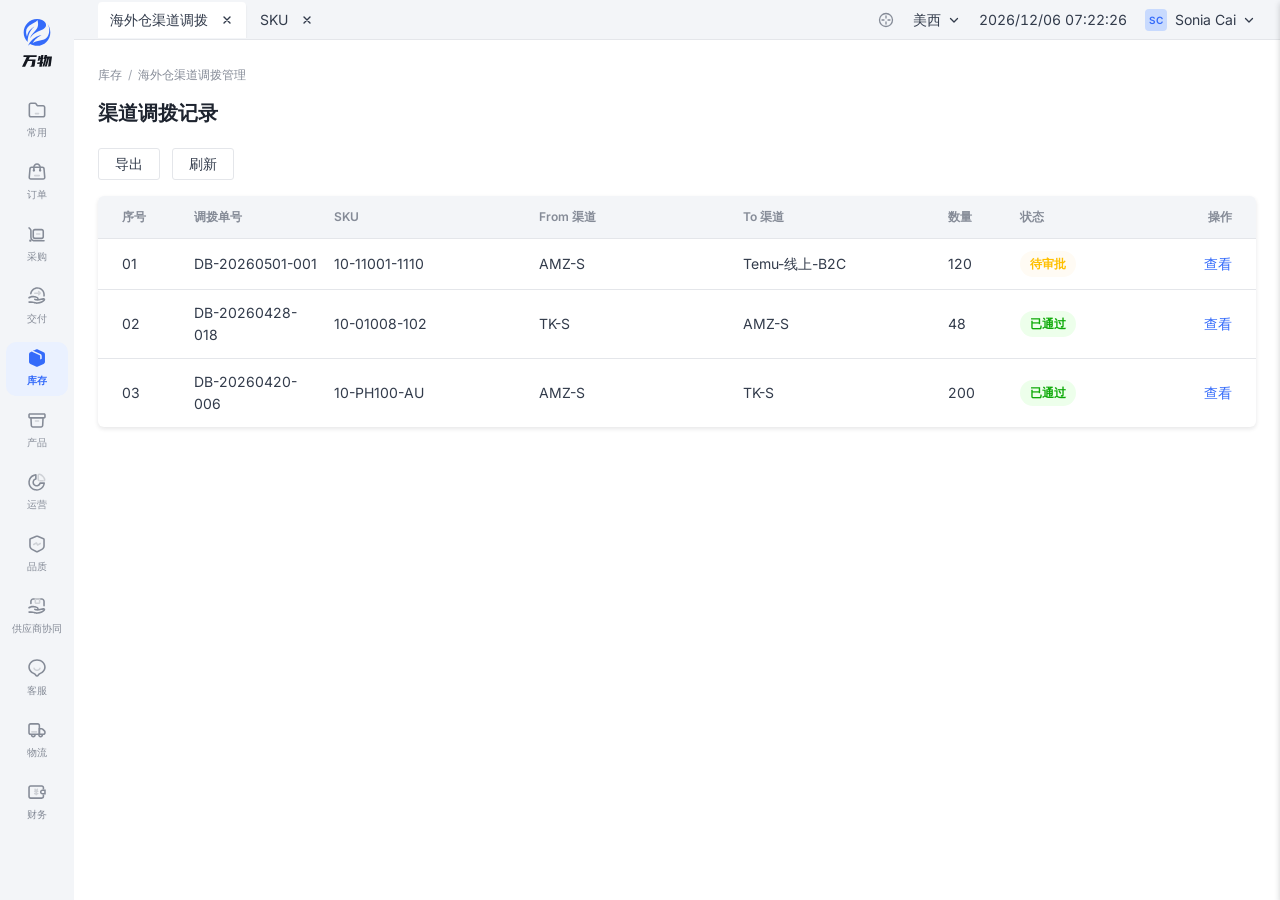
==== channel-transfer-view.html @ 8c0b52e3 "feat(demo): 查看渠道调拨记录只读抽屉 channel-transfer-view.html Made-with: Cursor" ====
<!DOCTYPE html>
<html lang="zh-CN">
<head>
  <meta charset="UTF-8" />
  <meta name="viewport" content="width=device-width, initial-scale=1.0" />
  <title>【查看】海外仓渠道调拨记录</title>
  <link rel="preconnect" href="https://fonts.googleapis.com" />
  <link rel="preconnect" href="https://fonts.gstatic.com" crossorigin />
  <link href="https://fonts.googleapis.com/css2?family=Inter:wght@400;600&display=swap" rel="stylesheet" />
  <link rel="stylesheet" href="./ERP UI-skill/ASSETS/design-tokens.css" />
  <style>
    *, *::before, *::after { box-sizing: border-box; margin: 0; padding: 0; }
    body { font-family: var(--font-family); font-size: var(--font-size-regular); line-height: var(--line-height-regular); color: var(--color-text-body); background: var(--color-bg-page); -webkit-font-smoothing: antialiased; }

    .page-shell { display: flex; height: 100vh; overflow: hidden; }
    .erp-sidebar {
      width: var(--layout-nav-rail-width);
      flex-shrink: 0;
      background: var(--color-bg-page);
      display: flex;
      flex-direction: column;
      align-items: stretch;
      overflow-y: auto;
      overflow-x: hidden;
    }
    .nav-rail-logo {
      flex-shrink: 0;
      height: var(--nav-logo-zone-height);
      display: flex;
      flex-direction: column;
      align-items: center;
      justify-content: center;
      gap: 6px;
      padding: 14px 19px;
    }
    .nav-rail-brand-logo { display: block; max-width: 52px; max-height: 52px; width: auto; height: auto; object-fit: contain; }
    .nav-rail-item {
      margin: 0 var(--nav-rail-item-outer-padding-x);
      padding: var(--nav-rail-item-outer-padding-y) 0;
      border: none;
      background: transparent;
      cursor: pointer;
      color: var(--color-text-secondary);
    }
    .nav-rail-inner {
      display: flex;
      flex-direction: column;
      align-items: center;
      gap: var(--nav-rail-icon-label-gap);
      padding: var(--nav-rail-item-inner-padding);
      border-radius: var(--radius-large);
      transition: background 0.12s, color 0.12s;
    }
    .nav-rail-icon-slot { width: 20px; height: 20px; flex-shrink: 0; display: flex; align-items: center; justify-content: center; }
    .nav-rail-icon-img { width: 20px; height: 20px; display: block; object-fit: contain; }
    .nav-rail-label {
      font-size: var(--font-size-nav-rail-label);
      line-height: var(--line-height-nav-rail-label);
      font-weight: var(--font-weight-regular);
      text-align: center;
      max-width: 62px;
    }
    .nav-rail-item:hover:not(.active) .nav-rail-inner { background: var(--color-gray-2); }
    .nav-rail-item.active { color: var(--color-primary); }
    .nav-rail-item.active .nav-rail-inner { background: var(--color-primary-bg); }
    .nav-rail-item.active .nav-rail-label { font-weight: var(--font-weight-semibold); }

    .erp-main { flex: 1; display: flex; flex-direction: column; overflow: hidden; position: relative; min-width: 0; background: var(--color-bg-container); }
    .erp-chrome {
      height: var(--layout-chrome-header-height);
      flex-shrink: 0;
      background: var(--color-bg-page);
      border-bottom: 1px solid var(--color-border-default);
      display: flex;
      align-items: center;
      justify-content: space-between;
      padding: 0 var(--spacing-loose);
      gap: var(--spacing-base);
    }
    .tab-strip { display: flex; align-items: flex-end; gap: var(--nav-tab-gap); min-width: 0; flex: 1; overflow-x: auto; }
    .erp-tab {
      flex-shrink: 0;
      display: flex;
      align-items: center;
      gap: 12px;
      height: var(--layout-tab-bar-height);
      padding: 8px 12px;
      border: none;
      border-radius: var(--radius-chrome-tab) var(--radius-chrome-tab) 0 0;
      background: transparent;
      font-size: var(--font-size-regular);
      color: var(--color-text-body);
      cursor: pointer;
      font-family: var(--font-family);
      line-height: 22px;
      transition: background 0.12s, box-shadow 0.12s;
    }
    .erp-tab:hover:not(.active) { background: var(--color-chrome-tab-hover-bg); }
    .erp-tab.active { background: var(--color-bg-container); box-shadow: var(--shadow-tab-lift); }
    .erp-tab-close {
      display: flex;
      align-items: center;
      justify-content: center;
      width: 14px;
      height: 14px;
      padding: 0;
      border: none;
      background: none;
      color: inherit;
      cursor: pointer;
      border-radius: 2px;
    }
    .erp-tab-close:hover { background: var(--color-gray-2); }
    .erp-chrome-right {
      flex-shrink: 0;
      display: flex;
      align-items: center;
      gap: var(--nav-chrome-cluster-gap);
    }
    .chrome-icon-btn {
      width: var(--nav-chrome-icon-size);
      height: var(--nav-chrome-icon-size);
      padding: 0;
      border: none;
      background: none;
      color: var(--color-text-secondary);
      cursor: pointer;
      display: flex;
      align-items: center;
      justify-content: center;
      border-radius: var(--radius-small);
    }
    .chrome-icon-btn:hover { background: var(--color-gray-2); color: var(--color-text-body); }
    .chrome-locale {
      display: inline-flex;
      align-items: center;
      gap: 4px;
      padding: 0;
      border: none;
      background: none;
      font-size: var(--font-size-regular);
      line-height: 22px;
      color: var(--color-text-body);
      cursor: pointer;
      font-family: var(--font-family);
    }
    .chrome-time { font-size: var(--font-size-regular); line-height: 22px; color: var(--color-text-body); font-variant-numeric: tabular-nums; white-space: nowrap; }
    .chrome-user {
      display: inline-flex;
      align-items: center;
      gap: 8px;
      padding: 0;
      border: none;
      background: none;
      cursor: pointer;
      font-family: var(--font-family);
    }
    .chrome-avatar {
      width: var(--nav-user-avatar-size);
      height: var(--nav-user-avatar-size);
      border-radius: var(--nav-user-avatar-radius);
      background: var(--color-brand-2);
      color: var(--color-primary);
      font-size: 10px;
      font-weight: var(--font-weight-semibold);
      display: flex;
      align-items: center;
      justify-content: center;
    }
    .chrome-user-name {
      display: inline-flex;
      align-items: center;
      gap: 4px;
      font-size: var(--font-size-regular);
      line-height: 22px;
      color: var(--color-text-body);
    }

    .list-content { flex: 1; padding: var(--spacing-loose); overflow-y: auto; }
    .breadcrumb {
      font-size: var(--font-size-small);
      color: var(--color-text-secondary);
      margin-bottom: var(--spacing-base);
      line-height: 22px;
    }
    .breadcrumb a { color: var(--color-text-secondary); text-decoration: none; }
    .breadcrumb a:hover { color: var(--color-primary); }
    .breadcrumb-sep { margin: 0 6px; color: var(--color-text-disabled); }
    .page-title {
      font-size: var(--font-size-h5);
      font-weight: var(--font-weight-semibold);
      color: var(--color-text-heading-2);
      margin-bottom: var(--spacing-loose);
    }
    .list-toolbar { display: flex; align-items: center; gap: var(--spacing-base-tight); margin-bottom: var(--spacing-base); flex-wrap: wrap; }
    .list-bg { background: var(--color-white); border-radius: var(--radius-medium); box-shadow: var(--shadow-1); overflow: hidden; }
    .list-head { display: flex; padding: 10px var(--spacing-base); background: var(--color-gray-1); border-bottom: 1px solid var(--color-border-default); font-size: var(--font-size-small); font-weight: var(--font-weight-semibold); color: var(--color-text-secondary); }
    .col { flex: 1; padding: 0 var(--spacing-tight); min-width: 0; }
    .col-sm { flex: 0 0 72px; padding: 0 var(--spacing-tight); }
    .col-md { flex: 0 0 140px; padding: 0 var(--spacing-tight); }
    .col-op { flex: 0 0 88px; padding: 0 var(--spacing-tight); text-align: right; }
    .list-row { display: flex; padding: 12px var(--spacing-base); border-bottom: 1px solid var(--color-border-default); font-size: var(--font-size-regular); color: var(--color-text-body); align-items: center; }
    .list-row:hover { background: var(--color-gray-1); }
    .list-row:last-child { border-bottom: none; }
    .link-btn {
      background: none;
      border: none;
      padding: 0;
      font-size: var(--font-size-regular);
      color: var(--color-primary);
      cursor: pointer;
      font-family: var(--font-family);
    }
    .link-btn:hover { text-decoration: underline; }

    .drawer-mask { position: fixed; inset: 0; background: rgba(19,23,31,0.45); z-index: 100; opacity: 0; transition: opacity 0.25s; pointer-events: none; }
    .drawer-mask.visible { opacity: 1; pointer-events: auto; }
    .drawer {
      position: fixed;
      top: 0;
      right: 0;
      bottom: 0;
      width: max-content;
      max-width: var(--drawer-width-max);
      min-width: min(480px, 100vw);
      background: var(--color-white);
      box-shadow: var(--shadow-3);
      z-index: 101;
      display: flex;
      flex-direction: column;
      transform: translateX(100%);
      transition: transform 0.28s cubic-bezier(0.4,0,0.2,1);
    }
    .drawer.open { transform: translateX(0); }
    .drawer-header {
      flex-shrink: 0;
      height: 56px;
      border-bottom: 1px solid var(--color-border-default);
      display: flex;
      align-items: center;
      gap: var(--spacing-base);
      padding: 0 var(--spacing-loose);
    }
    .drawer-close {
      width: 20px;
      height: 20px;
      border: none;
      background: none;
      color: var(--color-text-body);
      cursor: pointer;
      display: flex;
      align-items: center;
      justify-content: center;
      flex-shrink: 0;
    }
    .drawer-close:hover { color: var(--color-text-heading-1); }
    .drawer-title { font-size: var(--font-size-h6); font-weight: var(--font-weight-semibold); color: var(--color-text-heading-2); flex: 1; min-width: 0; }
    .drawer-body {
      flex: 1;
      min-height: 0;
      overflow-y: auto;
      padding: var(--spacing-loose);
      display: flex;
      flex-direction: column;
    }
    /* form-standard §2.1.3：只读 KV，左标签 · 右值；行间 16px；标签与值横向 12px */
    .kv-stack { display: flex; flex-direction: column; gap: var(--spacing-base); }
    .kv-row {
      display: flex;
      align-items: flex-start;
      gap: var(--spacing-base-tight);
      font-size: var(--font-size-regular);
      line-height: var(--line-height-regular);
    }
    .kv-label {
      flex: 0 0 112px;
      color: var(--color-text-body);
      font-weight: var(--font-weight-regular);
      padding-top: 1px;
    }
    .kv-value {
      flex: 1;
      min-width: 0;
      color: var(--color-text-body);
      word-break: break-word;
    }
    .kv-value.muted { color: var(--color-text-secondary); }
    .status-pill {
      display: inline-flex;
      align-items: center;
      padding: 2px 10px;
      border-radius: var(--radius-tag);
      font-size: var(--font-size-small);
      font-weight: var(--font-weight-semibold);
      white-space: nowrap;
    }
    .status-pill.pending { background: var(--color-warning-bg); color: var(--color-warning); }
    .status-pill.done { background: var(--color-success-bg); color: var(--color-success); }
    .drawer-footer {
      flex-shrink: 0;
      height: 56px;
      border-top: 1px solid var(--color-border-default);
      padding: 0 var(--spacing-loose);
      display: flex;
      justify-content: flex-end;
      align-items: center;
      gap: var(--spacing-base-tight);
      background: var(--color-white);
    }
    .btn {
      display: inline-flex;
      align-items: center;
      justify-content: center;
      gap: var(--spacing-super-tight);
      height: var(--control-height-md);
      padding: 0 var(--spacing-base);
      border-radius: var(--radius-small);
      font-size: var(--font-size-regular);
      border: 1px solid transparent;
      white-space: nowrap;
      cursor: pointer;
      transition: background 0.15s, border-color 0.15s, color 0.15s;
      font-family: var(--font-family);
    }
    .btn-primary { background: var(--color-primary); color: var(--color-text-inverse); border-color: var(--color-primary); }
    .btn-primary:hover { background: var(--color-primary-hover); border-color: var(--color-primary-hover); }
    .btn-default { background: var(--color-white); color: var(--color-text-body); border-color: var(--color-border-default); }
    .btn-default:hover { border-color: var(--color-primary); color: var(--color-primary); }
  </style>
</head>
<body>
<div class="page-shell">
  <aside class="erp-sidebar" id="erpNavSidebar" aria-label="一级导航"></aside>

  <div class="erp-main">
    <header class="erp-chrome">
      <div class="tab-strip" role="tablist" aria-label="页签">
        <button type="button" class="erp-tab active" role="tab" aria-selected="true"><span>海外仓渠道调拨</span><span class="erp-tab-close" aria-label="关闭页签" onclick="event.stopPropagation()"><svg width="10" height="10" viewBox="0 0 10 10" fill="none"><path d="M2 2l6 6M8 2L2 8" stroke="currentColor" stroke-width="1.4" stroke-linecap="round"/></svg></span></button>
        <button type="button" class="erp-tab" role="tab" aria-selected="false"><span>SKU</span><span class="erp-tab-close" aria-label="关闭页签" onclick="event.stopPropagation()"><svg width="10" height="10" viewBox="0 0 10 10" fill="none"><path d="M2 2l6 6M8 2L2 8" stroke="currentColor" stroke-width="1.4" stroke-linecap="round"/></svg></span></button>
      </div>
      <div class="erp-chrome-right">
        <button type="button" class="chrome-icon-btn" title="智能助手" aria-label="智能助手"><svg width="18" height="18" viewBox="0 0 18 18" fill="none"><circle cx="9" cy="9" r="6.5" stroke="currentColor" stroke-width="1.3"/><path d="M9 5v2M9 11v2M5 9h2M11 9h2" stroke="currentColor" stroke-width="1.3" stroke-linecap="round"/></svg></button>
        <button type="button" class="chrome-locale">美西<svg width="14" height="14" viewBox="0 0 14 14" fill="none" style="margin-left:2px;vertical-align:middle" aria-hidden="true"><path d="M3.5 5.5L7 9l3.5-3.5" stroke="currentColor" stroke-width="1.3" stroke-linecap="round" stroke-linejoin="round"/></svg></button>
        <span class="chrome-time" id="chromeTime">2026/05/01 00:00:00</span>
        <button type="button" class="chrome-user" aria-label="账户菜单">
          <span class="chrome-avatar" aria-hidden="true">SC</span>
          <span class="chrome-user-name">Sonia Cai<svg width="14" height="14" viewBox="0 0 14 14" fill="none" style="margin-left:2px;vertical-align:middle" aria-hidden="true"><path d="M3.5 5.5L7 9l3.5-3.5" stroke="currentColor" stroke-width="1.3" stroke-linecap="round" stroke-linejoin="round"/></svg></span>
        </button>
      </div>
    </header>

    <div class="list-content">
      <nav class="breadcrumb" aria-label="面包屑">
        <a href="#">库存</a><span class="breadcrumb-sep">/</span><span>海外仓渠道调拨管理</span>
      </nav>
      <h1 class="page-title">渠道调拨记录</h1>

      <div class="list-toolbar">
        <button class="btn btn-default" type="button">导出</button>
        <button class="btn btn-default" type="button">刷新</button>
      </div>

      <div class="list-bg" role="region" aria-label="调拨记录表">
        <div class="list-head">
          <div class="col-sm">序号</div>
          <div class="col-md">调拨单号</div>
          <div class="col">SKU</div>
          <div class="col">From 渠道</div>
          <div class="col">To 渠道</div>
          <div class="col-sm">数量</div>
          <div class="col-md">状态</div>
          <div class="col-op">操作</div>
        </div>
        <div class="list-row" data-idx="0">
          <div class="col-sm">01</div>
          <div class="col-md">DB-20260501-001</div>
          <div class="col">10-11001-1110</div>
          <div class="col">AMZ-S</div>
          <div class="col">Temu-线上-B2C</div>
          <div class="col-sm">120</div>
          <div class="col-md"><span class="status-pill pending">待审批</span></div>
          <div class="col-op"><button type="button" class="link-btn" onclick="openView(0)">查看</button></div>
        </div>
        <div class="list-row" data-idx="1">
          <div class="col-sm">02</div>
          <div class="col-md">DB-20260428-018</div>
          <div class="col">10-01008-102</div>
          <div class="col">TK-S</div>
          <div class="col">AMZ-S</div>
          <div class="col-sm">48</div>
          <div class="col-md"><span class="status-pill done">已通过</span></div>
          <div class="col-op"><button type="button" class="link-btn" onclick="openView(1)">查看</button></div>
        </div>
        <div class="list-row" data-idx="2">
          <div class="col-sm">03</div>
          <div class="col-md">DB-20260420-006</div>
          <div class="col">10-PH100-AU</div>
          <div class="col">AMZ-S</div>
          <div class="col">TK-S</div>
          <div class="col-sm">200</div>
          <div class="col-md"><span class="status-pill done">已通过</span></div>
          <div class="col-op"><button type="button" class="link-btn" onclick="openView(2)">查看</button></div>
        </div>
      </div>
    </div>
  </div>

  <div class="drawer-mask" id="drawerMask" onclick="closeDrawer()"></div>
  <div class="drawer" id="drawer" role="dialog" aria-modal="true" aria-labelledby="drawerTitle">
    <div class="drawer-header">
      <button type="button" class="drawer-close" onclick="closeDrawer()" aria-label="关闭">
        <svg width="20" height="20" viewBox="0 0 20 20" fill="none"><path d="M4 4l12 12M16 4L4 16" stroke="currentColor" stroke-width="1.8" stroke-linecap="round"/></svg>
      </button>
      <h2 class="drawer-title" id="drawerTitle">查看渠道调拨记录</h2>
    </div>
    <div class="drawer-body">
      <div class="kv-stack" id="kvMount"></div>
    </div>
    <div class="drawer-footer">
      <button type="button" class="btn btn-default" onclick="alert('导出为示意')">导出</button>
      <button type="button" class="btn btn-primary" onclick="closeDrawer()">关闭</button>
    </div>
  </div>
</div>

<script>window.ERP_NAV_ACTIVE_KEY = 'inventory';</script>
<script src="./ERP UI-skill/ASSETS/erp-nav-rail-figma.js"></script>
<script>
/**
 * 字段顺序与业务约定一致：SKU → From → To → 仓库名称 → 仓库编码 → 调拨数量 → 单据状态 → 审批人 → 备注
 * 版式：form-standard §2.1.3 只读 KV（左右）
 */
const VIEW_RECORDS = [
  {
    sku: '10-11001-1110',
    fromChannel: 'AMZ-S',
    toChannel: 'Temu-线上-B2C',
    warehouseName: 'DE仓',
    warehouseCode: 'WH-DE-001',
    qty: '120',
    statusText: '待审批',
    statusClass: 'pending',
    approver: '周某某',
    remark: '旺季补货，请优先审批。若库存不足请同步运营侧。',
  },
  {
    sku: '10-01008-102',
    fromChannel: 'TK-S',
    toChannel: 'AMZ-S',
    warehouseName: 'TE_CO2仓',
    warehouseCode: 'WH-US-002',
    qty: '48',
    statusText: '已通过',
    statusClass: 'done',
    approver: 'Lisa 某',
    remark: '—',
  },
  {
    sku: '10-PH100-AU',
    fromChannel: 'AMZ-S',
    toChannel: 'TK-S',
    warehouseName: 'SYD仓',
    warehouseCode: 'WH-AU-001',
    qty: '200',
    statusText: '已通过',
    statusClass: 'done',
    approver: 'David 某',
    remark: '澳洲区域调拨，已线下确认收货窗口。',
  },
];

function escapeHtml(s) {
  return String(s)
    .replace(/&/g, '&amp;')
    .replace(/</g, '&lt;')
    .replace(/>/g, '&gt;')
    .replace(/"/g, '&quot;');
}

/** 顺序固定：SKU → From → To → 仓库名称 → 仓库编码 → 调拨数量 → 单据状态 → 审批人 → 备注 */
function renderKv(rec) {
  const rows = [
    ['SKU', escapeHtml(rec.sku), false],
    ['From 渠道', escapeHtml(rec.fromChannel), false],
    ['To 渠道', escapeHtml(rec.toChannel), false],
    ['仓库名称', escapeHtml(rec.warehouseName), false],
    ['仓库编码', escapeHtml(rec.warehouseCode), false],
    ['调拨数量', escapeHtml(rec.qty), false],
    ['单据状态', '<span class="status-pill ' + rec.statusClass + '">' + escapeHtml(rec.statusText) + '</span>', false],
    ['审批人', escapeHtml(rec.approver), false],
    ['备注', rec.remark === '—' ? '—' : escapeHtml(rec.remark), rec.remark === '—'],
  ];
  document.getElementById('kvMount').innerHTML = rows
    .map(
      ([label, inner, muted]) =>
        '<div class="kv-row" role="group">' +
        '<div class="kv-label">' +
        escapeHtml(label) +
        '</div>' +
        '<div class="kv-value' +
        (muted ? ' muted' : '') +
        '">' +
        inner +
        '</div></div>'
    )
    .join('');
}

function openView(idx) {
  const rec = VIEW_RECORDS[idx];
  if (!rec) return;
  renderKv(rec);
  document.getElementById('drawerMask').classList.add('visible');
  document.getElementById('drawer').classList.add('open');
}

function closeDrawer() {
  document.getElementById('drawerMask').classList.remove('visible');
  document.getElementById('drawer').classList.remove('open');
}

window.addEventListener('DOMContentLoaded', () => {
  if (typeof mountErpNavRailFromFigma === 'function') mountErpNavRailFromFigma();
  function tickChromeTime() {
    var el = document.getElementById('chromeTime');
    if (!el) return;
    var d = new Date();
    function p(n) { return String(n).padStart(2, '0'); }
    el.textContent = d.getFullYear() + '/' + p(d.getMonth() + 1) + '/' + p(d.getDate()) + ' ' + p(d.getHours()) + ':' + p(d.getMinutes()) + ':' + p(d.getSeconds());
  }
  tickChromeTime();
  setInterval(tickChromeTime, 1000);
});
</script>
</body>
</html>
---- ERP UI-skill/ASSETS/design-tokens.css ----
/**
 * Design Tokens
 * 包含：颜色、排版、间距、圆角、阴影、描边、图标尺寸、控件高度
 */

:root {

  /* ============================================================
   * 颜色 · Colors
   * ============================================================ */

  /* ------ Brand / 品牌蓝 ------ */
  --color-brand-1: #EAF1FF;   /* 选中背景色 */
  --color-brand-2: #C8DAFE;   /* 焦点 focus */
  --color-brand-3: #A4C1FD;   /* 禁用 disabled */
  --color-brand-4: #7FA7FC;
  --color-brand-5: #5A8BFB;   /* 悬浮 hover */
  --color-brand-6: #346BFA;   /* 正常 normal（主色）*/
  --color-brand-7: #1E4CCF;   /* 点击激活 active */
  --color-brand-8: #0C31A4;
  --color-brand-9: #031B78;
  --color-brand-10: #010058;

  /* 语义别名 */
  --color-primary:          var(--color-brand-6);
  --color-primary-hover:    var(--color-brand-5);
  --color-primary-active:   var(--color-brand-7);
  --color-primary-disabled: var(--color-brand-3);
  --color-primary-focus:    var(--color-brand-2);
  --color-primary-bg:       var(--color-brand-1);

  /* ------ Green / 成功色 ------ */
  --color-green-1: #EDFFEB;   /* 选中背景色 */
  --color-green-2: #B9EEB4;   /* 焦点 focus */
  --color-green-3: #83DE7C;   /* 禁用 disabled */
  --color-green-4: #56CD4F;
  --color-green-5: #2DBB27;   /* 悬浮 hover */
  --color-green-6: #0DAA07;   /* 正常 normal */
  --color-green-7: #099305;   /* 点击激活 active */
  --color-green-8: #067B03;
  --color-green-9: #046402;
  --color-green-10: #014D00;

  /* 语义别名 */
  --color-success:          var(--color-green-6);
  --color-success-hover:    var(--color-green-5);
  --color-success-active:   var(--color-green-7);
  --color-success-disabled: var(--color-green-3);
  --color-success-focus:    var(--color-green-2);
  --color-success-bg:       var(--color-green-1);

  /* ------ Red / 错误色 ------ */
  --color-red-1: #FFE8E9;     /* 选中背景色 */
  --color-red-2: #FFBDBF;     /* 焦点 focus */
  --color-red-3: #FF939A;     /* 禁用 disabled */
  --color-red-4: #FF6879;
  --color-red-5: #FF3D60;     /* 悬浮 hover */
  --color-red-6: #FF0E53;     /* 正常 normal */
  --color-red-7: #D30643;     /* 点击激活 active */
  --color-red-8: #A70433;
  --color-red-9: #7A0223;
  --color-red-10: #4E0013;

  /* 语义别名 */
  --color-error:          var(--color-red-6);
  --color-error-hover:    var(--color-red-5);
  --color-error-active:   var(--color-red-7);
  --color-error-disabled: var(--color-red-3);
  --color-error-focus:    var(--color-red-2);
  --color-error-bg:       var(--color-red-1);

  /* ------ Gold / 警告色 ------ */
  --color-gold-1: #FFFBF4;    /* 选中背景色 */
  --color-gold-2: #FFF3DC;    /* 焦点 focus */
  --color-gold-3: #FFE9BE;    /* 禁用 disabled */
  --color-gold-4: #FFDD98;
  --color-gold-5: #FFD069;    /* 悬浮 hover */
  --color-gold-6: #FFC000;    /* 正常 normal */
  --color-gold-7: #CD9A00;    /* 点击激活 active */
  --color-gold-8: #9E7600;
  --color-gold-9: #715400;
  --color-gold-10: #473300;

  /* 语义别名 */
  --color-warning:          var(--color-gold-6);
  --color-warning-hover:    var(--color-gold-5);
  --color-warning-active:   var(--color-gold-7);
  --color-warning-disabled: var(--color-gold-3);
  --color-warning-focus:    var(--color-gold-2);
  --color-warning-bg:       var(--color-gold-1);

  /* ------ Orange / 橙色 ------ */
  --color-orange-1: #FFF6F0;
  --color-orange-2: #FFE3D1;
  --color-orange-3: #FFCEAF;
  --color-orange-4: #FFB788;
  --color-orange-5: #FF9E5A;
  --color-orange-6: #FF840E;  /* 正常 normal */
  --color-orange-7: #CC680B;
  --color-orange-8: #9E5006;
  --color-orange-9: #713702;
  --color-orange-10: #482000;

  /* ------ Purple / 紫色 ------ */
  --color-purple-1: #E9EBFF;
  --color-purple-2: #C7CAFE;
  --color-purple-3: #A6A9FD;
  --color-purple-4: #8986FC;
  --color-purple-5: #7060FB;
  --color-purple-6: #5F34FA;  /* 正常 normal */
  --color-purple-7: #491ECA;
  --color-purple-8: #350F9B;
  --color-purple-9: #24056F;
  --color-purple-10: #130046;

  /* ------ Turquoise / 绿松石蓝 ------ */
  --color-turquoise-1: #F0FAFF;
  --color-turquoise-2: #D4F0FF;
  --color-turquoise-3: #B5E6FF;
  --color-turquoise-4: #90DBFF;
  --color-turquoise-5: #64CFFF;
  --color-turquoise-6: #00C2FF;  /* 正常 normal */
  --color-turquoise-7: #009BCD;
  --color-turquoise-8: #00769D;
  --color-turquoise-9: #00536F;
  --color-turquoise-10: #003245;

  /* ------ Cyan / 青色 ------ */
  --color-cyan-1: #E9FFF2;
  --color-cyan-2: #BCFFDC;
  --color-cyan-3: #8FFFC8;
  --color-cyan-4: #64FFBB;
  --color-cyan-5: #35FFB2;
  --color-cyan-6: #00F4B4;  /* 正常 normal */
  --color-cyan-7: #00D38F;
  --color-cyan-8: #00A770;
  --color-cyan-9: #007A51;
  --color-cyan-10: #004E32;

  /* ------ Neutral / 中性色 · 灰度 ------ */
  --color-white: #FFFFFF;     /* White1 · 按钮文字色/文字反色 */
  --color-gray-1: #F3F5F8;    /* 默认页面背景色 */
  --color-gray-2: #EBEDF0;
  --color-gray-3: #E4E6EA;    /* 分割线1 · 禁用填充颜色 */
  --color-gray-4: #CFD2D7;    /* 分割线2 */
  --color-gray-5: #C1C5CC;
  --color-gray-6: #A1A6B0;    /* 禁用不可点击 */
  --color-gray-7: #858B97;    /* 提示信息文字 · 占位符文字 */
  --color-gray-8: #717887;
  --color-gray-9: #586071;
  --color-gray-10: #454D5F;
  --color-gray-11: #323B4B;   /* 正文 */
  --color-gray-12: #272D3A;
  --color-gray-13: #1E242F;   /* 二级标题 · 图标主色 */
  --color-gray-14: #13171F;   /* 一级标题 */

  /* 语义别名 · 文字 */
  --color-text-heading-1:    var(--color-gray-14);
  --color-text-heading-2:    var(--color-gray-13);
  --color-text-body:         var(--color-gray-11);
  --color-text-secondary:    var(--color-gray-7);
  --color-text-disabled:     var(--color-gray-6);
  --color-text-inverse:      var(--color-white);
  --color-text-link:         var(--color-brand-6);

  /* 语义别名 · 背景 */
  --color-bg-page:      var(--color-gray-1);
  --color-bg-container: var(--color-white);
  --color-bg-disabled:  var(--color-gray-3);
  --color-bg-selected:  var(--color-brand-1);

  /* 语义别名 · 边框 */
  --color-border-default:  var(--color-gray-3);
  --color-border-heavy:    var(--color-gray-4);

  /* 语义别名 · 图标 */
  --color-icon-primary:   var(--color-gray-13);
  --color-icon-secondary: var(--color-gray-7);


  /* ============================================================
   * 排版 · Typography
   * ============================================================ */

  --font-family: 'Inter', -apple-system, 'PingFang SC', 'Microsoft YaHei', sans-serif;

  /* 字号 / 行高 */
  --font-size-small:    12px;
  --line-height-small:  20px;

  --font-size-regular:  14px;
  --line-height-regular: 22px;

  --font-size-h6:       16px;
  --line-height-h6:     24px;

  --font-size-h5:       20px;
  --line-height-h5:     30px;

  --font-size-h4:       24px;
  --line-height-h4:     36px;

  /* 字重 */
  --font-weight-regular:  400;
  --font-weight-semibold: 600;


  /* ============================================================
   * 间距 · Spacing
   * ============================================================ */

  --spacing-none:        0px;
  --spacing-super-tight: 2px;
  --spacing-extra-tight: 4px;
  --spacing-tight:       8px;
  --spacing-base-tight:  12px;
  --spacing-base:        16px;
  --spacing-base-loose:  20px;
  --spacing-loose:       24px;
  --spacing-extra-loose: 32px;
  --spacing-super-loose: 40px;


  /* ============================================================
   * 圆角 · Border Radius
   * ============================================================ */

  --radius-extra-small: 3px;
  --radius-small:       3px;
  --radius-medium:      6px;
  --radius-large:       10px;
  --radius-tag:         30px;  /* 所有标签（Tag）专用圆角 */
  --radius-full:        9999px;


  /* ============================================================
   * 阴影 · Shadows
   * ============================================================ */

  --shadow-0: none;
  --shadow-1: 0px 2px 4px rgba(19, 23, 31, 0.10);
  --shadow-2: 0px -2px 4px rgba(19, 23, 31, 0.10);
  --shadow-3: 0px 3px 6px rgba(19, 23, 31, 0.20);


  /* ============================================================
   * 描边 · Border Thickness
   * ============================================================ */

  --border-width-none:  0px;
  --border-width:       1px;
  --border-width-focus: 1px;


  /* ============================================================
   * 图标尺寸 · Icon Size
   * ============================================================ */

  --icon-size-xs: 8px;
  --icon-size-sm: 12px;
  --icon-size-md: 16px;
  --icon-size-lg: 20px;
  --icon-size-xl: 24px;


  /* ============================================================
   * 控件高度 · Control Height
   * ============================================================ */

  --control-height-sm: 24px;
  --control-height-md: 32px;
  --control-height-lg: 40px;


  /* ============================================================
   * 输入框宽度 · Input Width
   * ============================================================ */

  --input-width-number: 96px;   /* 数字输入框：仅用于纯数字输入（数量、金额等） */
  --input-width-short:  200px;  /* 短字段：仅用于表格内嵌（状态、数量、货币单位） */
  --input-width-medium: 240px;  /* 中字段：表单主力宽度（日期、SKU、渠道、仓库名称等） */
  --input-width-long:   400px;  /* 长字段：备注、描述、地址 */


  /* ============================================================
   * 抽屉宽度 · Drawer Width
   * ============================================================
   * 实际宽度由表单/表格等内容所需的最大宽度决定，并不得超过本上限。
   * 推荐实现：width: max-content; max-width: var(--drawer-width-max);
   * 详见 form-standard.md §4.1
   */

  --drawer-width-max: 80vw; /* 相对视口的上限；约等于「页面可感区域宽度」的 80% */


  /* ============================================================
   * 全局壳层 · App Shell / ERP 导航（Figma「ERP 导航」画板）
   * 详见 REFERENCES/navigation-shell.md
   * ============================================================ */

  --layout-nav-rail-width:         74px;
  --layout-nav-secondary-width:    176px;
  --layout-chrome-header-height:  40px;
  --layout-tab-bar-height:         36px;

  --nav-logo-zone-height:           90px;
  --nav-rail-item-outer-padding-x:  6px;
  --nav-rail-item-outer-padding-y:  4px;
  --nav-rail-item-inner-padding:    6px;
  --nav-rail-icon-label-gap:        4px;
  --font-size-nav-rail-label:       10px;
  --line-height-nav-rail-label:     18px;

  --nav-chrome-icon-size:           18px;
  --nav-chrome-cluster-gap:         18px;
  --nav-user-avatar-size:           22px;
  --nav-user-avatar-radius:         4px;
  --nav-tab-gap:                    2px;

  --radius-chrome-tab:              4px; /* 顶栏页签上圆角（与 Figma 一致，略大于 --radius-small） */
  --shadow-tab-lift:                0 2px 2px rgba(19, 23, 31, 0.1);
  --color-chrome-tab-hover-bg:      rgba(19, 23, 31, 0.06);
}
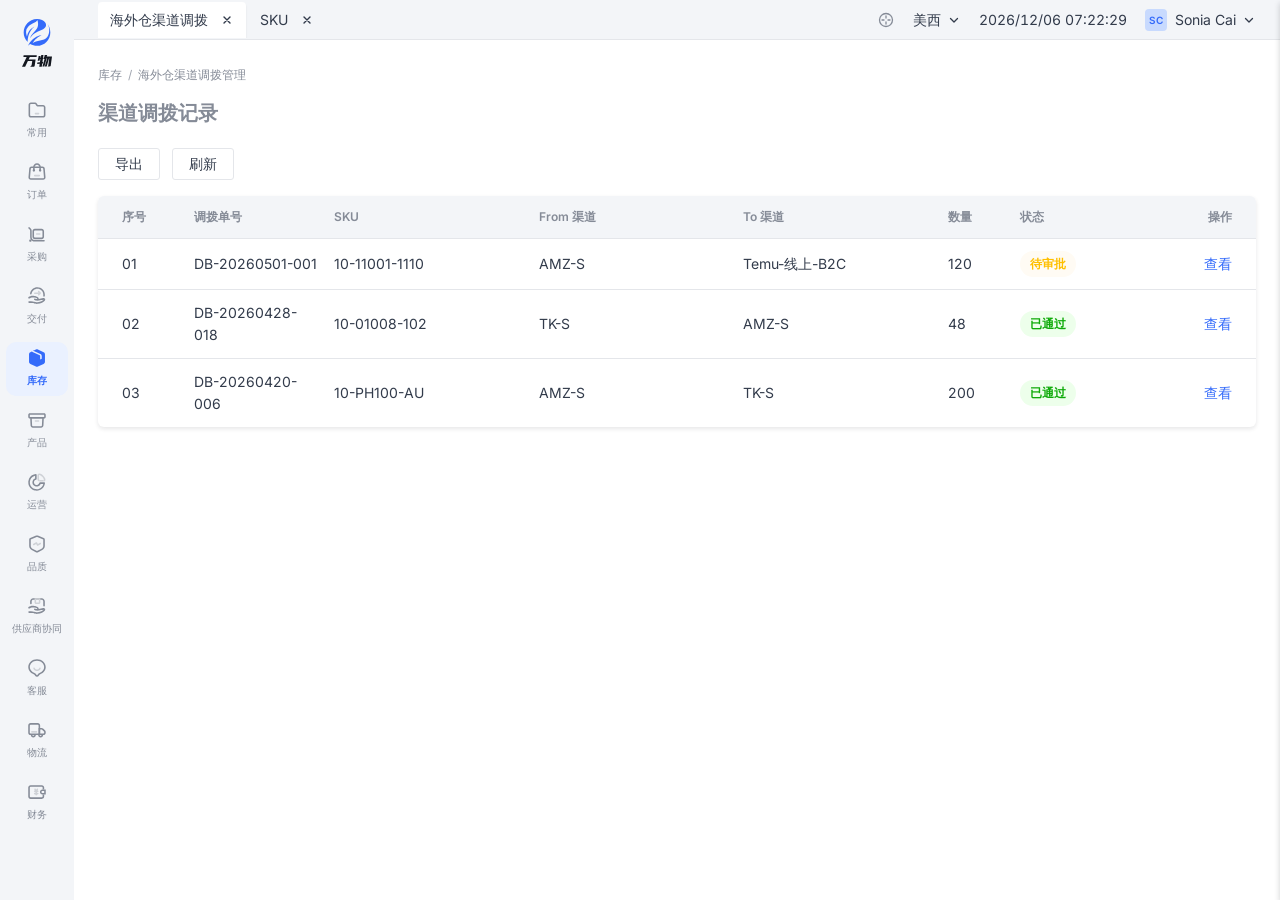
==== commit d50d6e3b: "fix(demo): 查看调拨 KV 标题 Gray7 且标签宽自适应 Made-with: Cursor" ====
--- a/channel-transfer-view.html
+++ b/channel-transfer-view.html
@@ -189,7 +189,7 @@
     .page-title {
       font-size: var(--font-size-h5);
       font-weight: var(--font-weight-semibold);
-      color: var(--color-text-heading-2);
+      color: var(--color-gray-7);
       margin-bottom: var(--spacing-loose);
     }
     .list-toolbar { display: flex; align-items: center; gap: var(--spacing-base-tight); margin-bottom: var(--spacing-base); flex-wrap: wrap; }
@@ -254,7 +254,7 @@
       flex-shrink: 0;
     }
     .drawer-close:hover { color: var(--color-text-heading-1); }
-    .drawer-title { font-size: var(--font-size-h6); font-weight: var(--font-weight-semibold); color: var(--color-text-heading-2); flex: 1; min-width: 0; }
+    .drawer-title { font-size: var(--font-size-h6); font-weight: var(--font-weight-semibold); color: var(--color-gray-7); flex: 1; min-width: 0; }
     .drawer-body {
       flex: 1;
       min-height: 0;
@@ -273,8 +273,8 @@
       line-height: var(--line-height-regular);
     }
     .kv-label {
-      flex: 0 0 112px;
-      color: var(--color-text-body);
+      flex: 0 0 auto;
+      color: var(--color-gray-7);
       font-weight: var(--font-weight-regular);
       padding-top: 1px;
     }
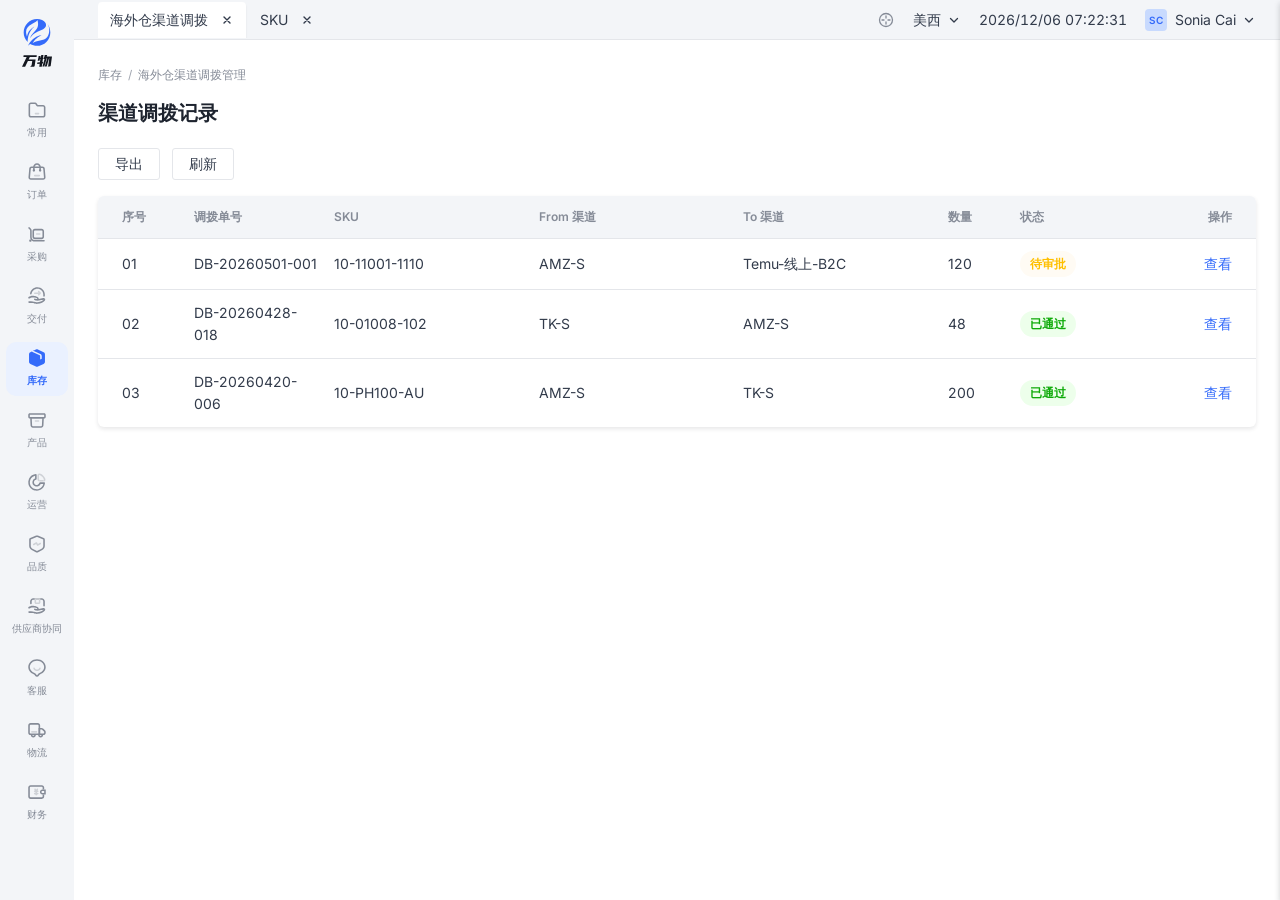
==== commit 01451d11: "fix(demo): 查看调拨大标题/抽屉标题与操作类一致，Gray7 仅 KV 标签 Made-with: Cursor" ====
--- a/channel-transfer-view.html
+++ b/channel-transfer-view.html
@@ -189,11 +189,12 @@
     .page-title {
       font-size: var(--font-size-h5);
       font-weight: var(--font-weight-semibold);
-      color: var(--color-gray-7);
+      color: var(--color-text-heading-2);
       margin-bottom: var(--spacing-loose);
     }
     .list-toolbar { display: flex; align-items: center; gap: var(--spacing-base-tight); margin-bottom: var(--spacing-base); flex-wrap: wrap; }
     .list-bg { background: var(--color-white); border-radius: var(--radius-medium); box-shadow: var(--shadow-1); overflow: hidden; }
+    /* 与 channel-transfer-new.html 列表表头一致（操作类列表骨架） */
     .list-head { display: flex; padding: 10px var(--spacing-base); background: var(--color-gray-1); border-bottom: 1px solid var(--color-border-default); font-size: var(--font-size-small); font-weight: var(--font-weight-semibold); color: var(--color-text-secondary); }
     .col { flex: 1; padding: 0 var(--spacing-tight); min-width: 0; }
     .col-sm { flex: 0 0 72px; padding: 0 var(--spacing-tight); }
@@ -254,7 +255,8 @@
       flex-shrink: 0;
     }
     .drawer-close:hover { color: var(--color-text-heading-1); }
-    .drawer-title { font-size: var(--font-size-h6); font-weight: var(--font-weight-semibold); color: var(--color-gray-7); flex: 1; min-width: 0; }
+    /* 与 channel-transfer-new.html 抽屉标题一致（操作类表单抽屉顶栏） */
+    .drawer-title { font-size: var(--font-size-h6); font-weight: var(--font-weight-semibold); color: var(--color-text-heading-2); }
     .drawer-body {
       flex: 1;
       min-height: 0;
@@ -263,7 +265,7 @@
       display: flex;
       flex-direction: column;
     }
-    /* form-standard §2.1.3：只读 KV，左标签 · 右值；行间 16px；标签与值横向 12px */
+    /* form-standard §2.1.3：只读 KV；标签色 Gray7、宽自适应；行间 16px；标签与值横向 12px */
     .kv-stack { display: flex; flex-direction: column; gap: var(--spacing-base); }
     .kv-row {
       display: flex;
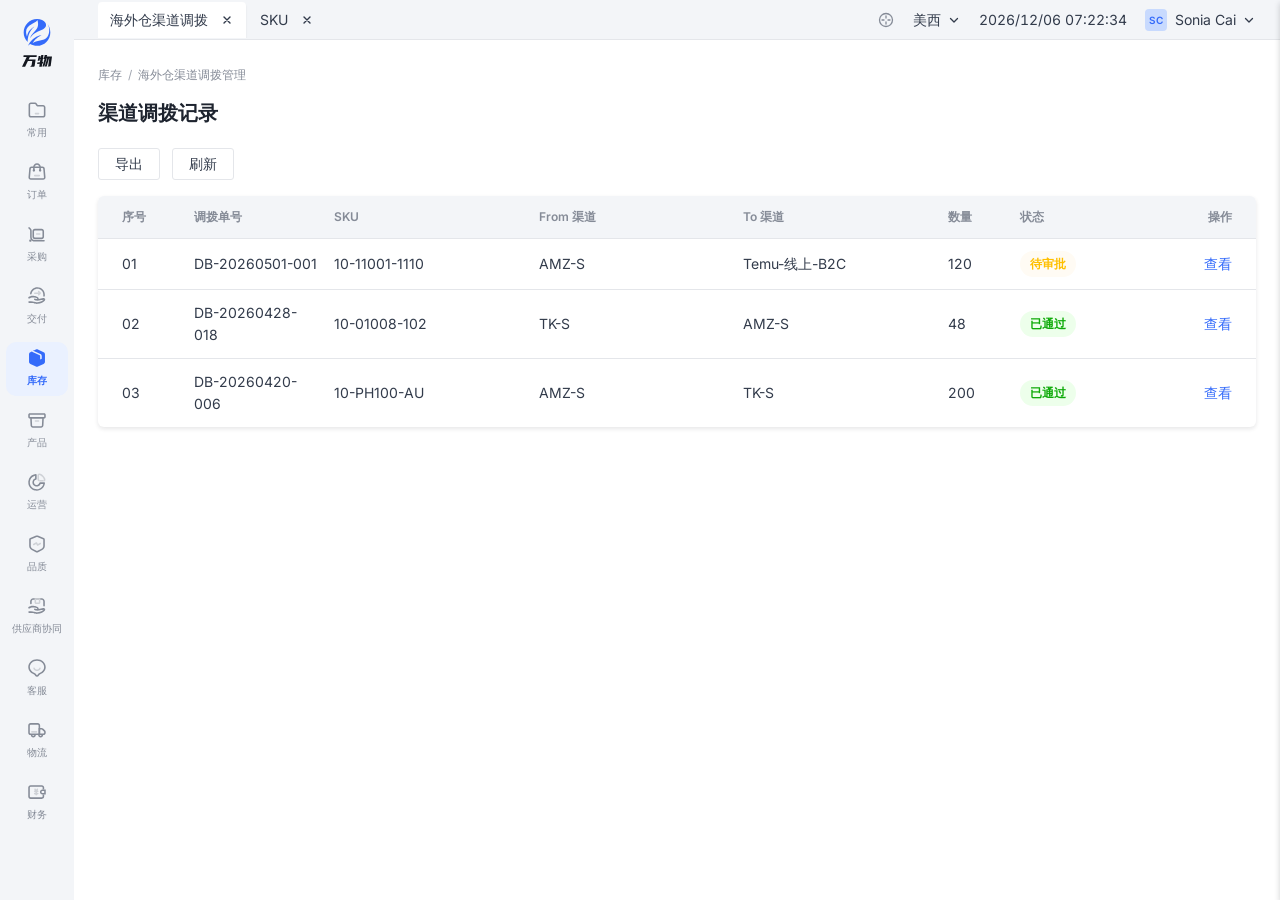
==== commit 3a8023f9: "fix(demo): 查看调拨 KV 行间距显式 16px Made-with: Cursor" ====
--- a/channel-transfer-view.html
+++ b/channel-transfer-view.html
@@ -265,8 +265,8 @@
       display: flex;
       flex-direction: column;
     }
-    /* form-standard §2.1.3：只读 KV；标签色 Gray7、宽自适应；行间 16px；标签与值横向 12px */
-    .kv-stack { display: flex; flex-direction: column; gap: var(--spacing-base); }
+    /* form-standard §2.1.3：只读 KV；相邻两行间距 16px；标签与值横向 12px */
+    .kv-stack { display: flex; flex-direction: column; gap: 16px; }
     .kv-row {
       display: flex;
       align-items: flex-start;
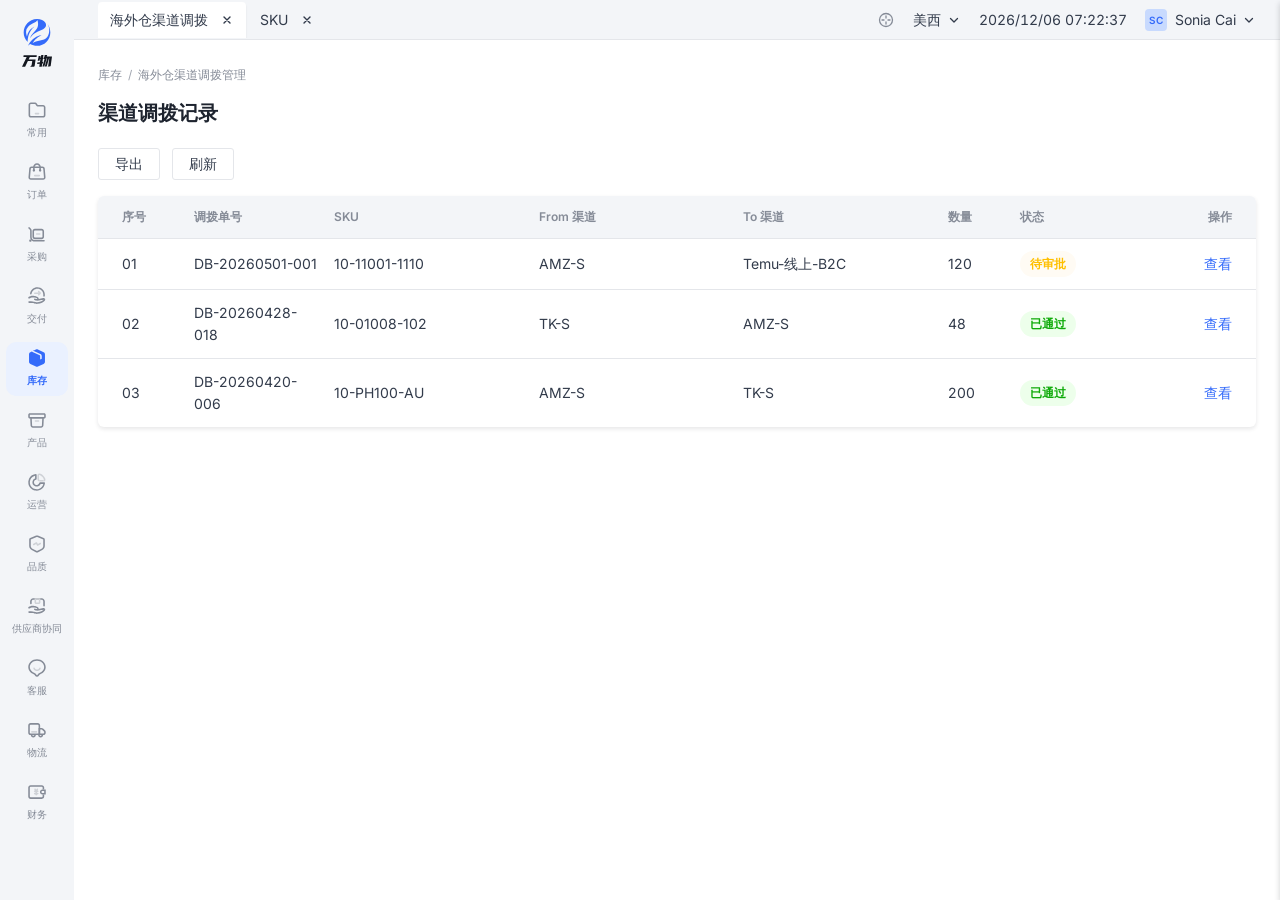
==== commit 437681e6: "feat(demo): 查看调拨 KV 双列行布局（From/To 等） Made-with: Cursor" ====
--- a/channel-transfer-view.html
+++ b/channel-transfer-view.html
@@ -287,6 +287,21 @@
       word-break: break-word;
     }
     .kv-value.muted { color: var(--color-text-secondary); }
+    /* 双列一行：两格各为「标签 + 值」左右结构，列间距 24px */
+    .kv-pair {
+      display: grid;
+      grid-template-columns: 1fr 1fr;
+      column-gap: var(--spacing-loose);
+      align-items: start;
+    }
+    .kv-pair-cell {
+      display: flex;
+      align-items: flex-start;
+      gap: var(--spacing-base-tight);
+      min-width: 0;
+    }
+    .kv-pair-cell .kv-label { flex: 0 0 auto; }
+    .kv-pair-cell .kv-value { flex: 1; min-width: 0; word-break: break-word; }
     .status-pill {
       display: inline-flex;
       align-items: center;
@@ -429,8 +444,8 @@
 <script src="./ERP UI-skill/ASSETS/erp-nav-rail-figma.js"></script>
 <script>
 /**
- * 字段顺序与业务约定一致：SKU → From → To → 仓库名称 → 仓库编码 → 调拨数量 → 单据状态 → 审批人 → 备注
- * 版式：form-standard §2.1.3 只读 KV（左右）
+ * 字段顺序：SKU → From / To → 仓库名称 / 仓库编码 → 调拨数量 / 单据状态 → 审批人 → 备注
+ * 版式：form-standard §2.1.3 只读 KV（左右）；双列行内两格并列，行间 gap 16px
  */
 const VIEW_RECORDS = [
   {
@@ -479,33 +494,64 @@
     .replace(/"/g, '&quot;');
 }
 
-/** 顺序固定：SKU → From → To → 仓库名称 → 仓库编码 → 调拨数量 → 单据状态 → 审批人 → 备注 */
+function kvSingle(label, innerHtml, muted) {
+  return (
+    '<div class="kv-row" role="group">' +
+    '<div class="kv-label">' +
+    escapeHtml(label) +
+    '</div>' +
+    '<div class="kv-value' +
+    (muted ? ' muted' : '') +
+    '">' +
+    innerHtml +
+    '</div></div>'
+  );
+}
+
+function kvPair(label1, inner1, muted1, label2, inner2, muted2) {
+  const c1 = muted1 ? 'kv-value muted' : 'kv-value';
+  const c2 = muted2 ? 'kv-value muted' : 'kv-value';
+  return (
+    '<div class="kv-pair" role="group">' +
+    '<div class="kv-pair-cell"><div class="kv-label">' +
+    escapeHtml(label1) +
+    '</div><div class="' +
+    c1 +
+    '">' +
+    inner1 +
+    '</div></div>' +
+    '<div class="kv-pair-cell"><div class="kv-label">' +
+    escapeHtml(label2) +
+    '</div><div class="' +
+    c2 +
+    '">' +
+    inner2 +
+    '</div></div>' +
+    '</div>'
+  );
+}
+
+/** SKU 独占一行；From/To、仓库名/编码、数量/状态 各双列一行；审批人、备注各占一行 */
 function renderKv(rec) {
-  const rows = [
-    ['SKU', escapeHtml(rec.sku), false],
-    ['From 渠道', escapeHtml(rec.fromChannel), false],
-    ['To 渠道', escapeHtml(rec.toChannel), false],
-    ['仓库名称', escapeHtml(rec.warehouseName), false],
-    ['仓库编码', escapeHtml(rec.warehouseCode), false],
-    ['调拨数量', escapeHtml(rec.qty), false],
-    ['单据状态', '<span class="status-pill ' + rec.statusClass + '">' + escapeHtml(rec.statusText) + '</span>', false],
-    ['审批人', escapeHtml(rec.approver), false],
-    ['备注', rec.remark === '—' ? '—' : escapeHtml(rec.remark), rec.remark === '—'],
-  ];
-  document.getElementById('kvMount').innerHTML = rows
-    .map(
-      ([label, inner, muted]) =>
-        '<div class="kv-row" role="group">' +
-        '<div class="kv-label">' +
-        escapeHtml(label) +
-        '</div>' +
-        '<div class="kv-value' +
-        (muted ? ' muted' : '') +
-        '">' +
-        inner +
-        '</div></div>'
-    )
-    .join('');
+  const statusHtml =
+    '<span class="status-pill ' + rec.statusClass + '">' + escapeHtml(rec.statusText) + '</span>';
+  const remarkMuted = rec.remark === '—';
+  const remarkInner = remarkMuted ? '—' : escapeHtml(rec.remark);
+  document.getElementById('kvMount').innerHTML = [
+    kvSingle('SKU', escapeHtml(rec.sku), false),
+    kvPair('From 渠道', escapeHtml(rec.fromChannel), false, 'To 渠道', escapeHtml(rec.toChannel), false),
+    kvPair(
+      '仓库名称',
+      escapeHtml(rec.warehouseName),
+      false,
+      '仓库编码',
+      escapeHtml(rec.warehouseCode),
+      false
+    ),
+    kvPair('调拨数量', escapeHtml(rec.qty), false, '单据状态', statusHtml, false),
+    kvSingle('审批人', escapeHtml(rec.approver), false),
+    kvSingle('备注', remarkInner, remarkMuted),
+  ].join('');
 }
 
 function openView(idx) {
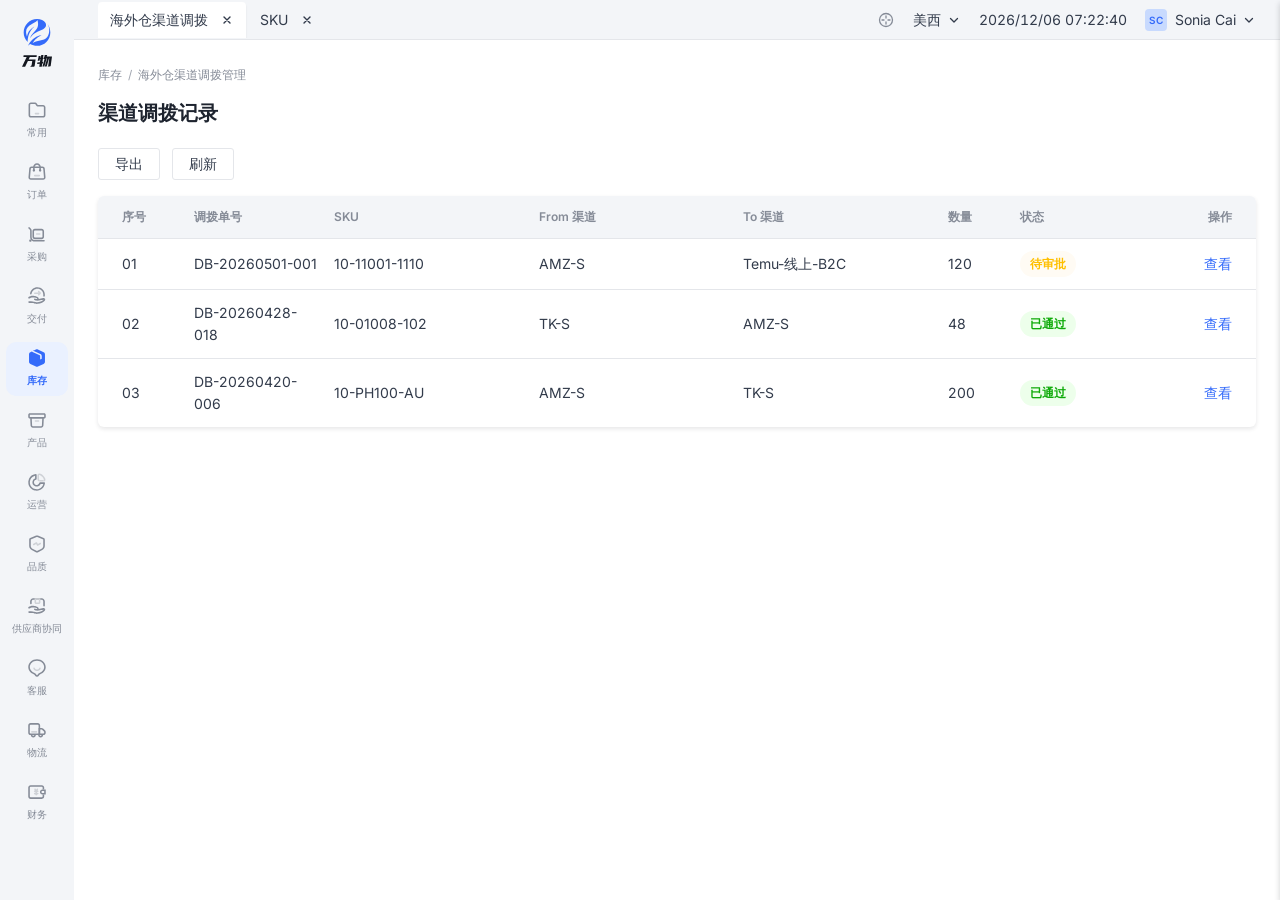
==== commit d02838dd: "fix(demo): 查看调拨抽屉底栏改为取消/确定 Made-with: Cursor" ====
--- a/channel-transfer-view.html
+++ b/channel-transfer-view.html
@@ -434,8 +434,8 @@
       <div class="kv-stack" id="kvMount"></div>
     </div>
     <div class="drawer-footer">
-      <button type="button" class="btn btn-default" onclick="alert('导出为示意')">导出</button>
-      <button type="button" class="btn btn-primary" onclick="closeDrawer()">关闭</button>
+      <button type="button" class="btn btn-default" onclick="closeDrawer()">取消</button>
+      <button type="button" class="btn btn-primary" onclick="closeDrawer()">确定</button>
     </div>
   </div>
 </div>
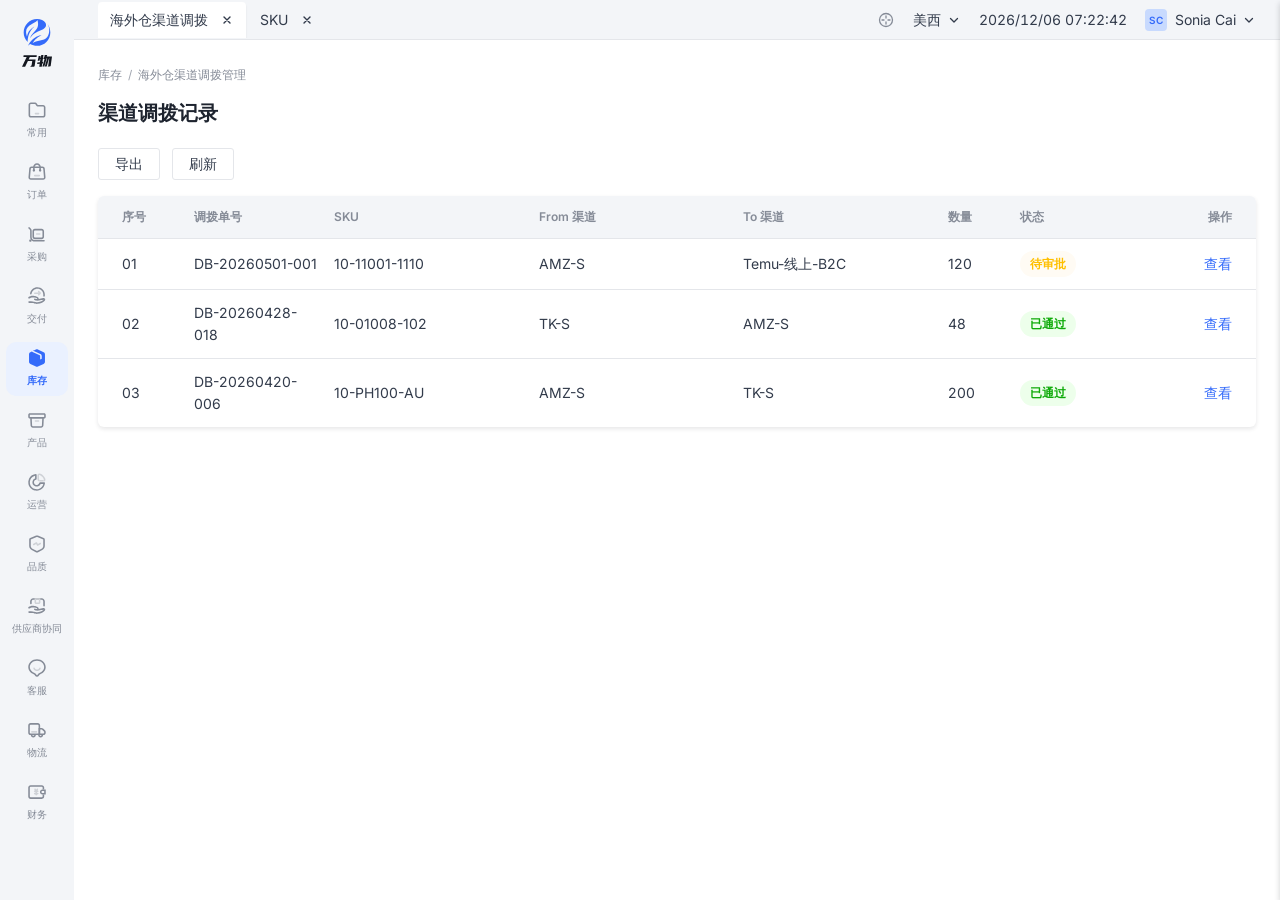
==== commit a116592b: "docs(demo): 查看类表单形态一/二、SKU 包装尺寸 Demo 与规范 - 新增 sku-packaging-dimensions-detail-view.html（产品模块，摘要 KV +" ====
--- a/channel-transfer-view.html
+++ b/channel-transfer-view.html
@@ -265,43 +265,39 @@
       display: flex;
       flex-direction: column;
     }
-    /* form-standard §2.1.3：只读 KV；相邻两行间距 16px；标签与值横向 12px */
-    .kv-stack { display: flex; flex-direction: column; gap: 16px; }
-    .kv-row {
-      display: flex;
+    /* form-standard §2.1.3：只读 KV — 上标题、下详情、左对齐；标题→详情 12px；相邻字段块 24px */
+    .kv-stack { display: flex; flex-direction: column; gap: var(--spacing-loose); }
+    .kv-field {
+      display: flex;
+      flex-direction: column;
       align-items: flex-start;
       gap: var(--spacing-base-tight);
       font-size: var(--font-size-regular);
       line-height: var(--line-height-regular);
+      text-align: left;
     }
     .kv-label {
-      flex: 0 0 auto;
+      align-self: flex-start;
       color: var(--color-gray-7);
       font-weight: var(--font-weight-regular);
-      padding-top: 1px;
     }
     .kv-value {
-      flex: 1;
-      min-width: 0;
+      align-self: flex-start;
+      width: 100%;
+      max-width: 100%;
       color: var(--color-text-body);
       word-break: break-word;
+      text-align: left;
     }
     .kv-value.muted { color: var(--color-text-secondary); }
-    /* 双列一行：两格各为「标签 + 值」左右结构，列间距 24px */
+    /* 双列一行：两格各为「上标题、下详情」，列间距 24px */
     .kv-pair {
       display: grid;
       grid-template-columns: 1fr 1fr;
       column-gap: var(--spacing-loose);
       align-items: start;
     }
-    .kv-pair-cell {
-      display: flex;
-      align-items: flex-start;
-      gap: var(--spacing-base-tight);
-      min-width: 0;
-    }
-    .kv-pair-cell .kv-label { flex: 0 0 auto; }
-    .kv-pair-cell .kv-value { flex: 1; min-width: 0; word-break: break-word; }
+    .kv-pair > .kv-field { min-width: 0; }
     .status-pill {
       display: inline-flex;
       align-items: center;
@@ -445,7 +441,7 @@
 <script>
 /**
  * 字段顺序：SKU → From / To → 仓库名称 / 仓库编码 → 调拨数量 / 单据状态 → 审批人 → 备注
- * 版式：form-standard §2.1.3 只读 KV（左右）；双列行内两格并列，行间 gap 16px
+ * 版式：form-standard §2.1.3 只读 KV（上标题、下详情、左对齐；标题→详情 12px；块间 24px）
  */
 const VIEW_RECORDS = [
   {
@@ -496,7 +492,7 @@
 
 function kvSingle(label, innerHtml, muted) {
   return (
-    '<div class="kv-row" role="group">' +
+    '<div class="kv-field" role="group">' +
     '<div class="kv-label">' +
     escapeHtml(label) +
     '</div>' +
@@ -513,14 +509,14 @@
   const c2 = muted2 ? 'kv-value muted' : 'kv-value';
   return (
     '<div class="kv-pair" role="group">' +
-    '<div class="kv-pair-cell"><div class="kv-label">' +
+    '<div class="kv-field"><div class="kv-label">' +
     escapeHtml(label1) +
     '</div><div class="' +
     c1 +
     '">' +
     inner1 +
     '</div></div>' +
-    '<div class="kv-pair-cell"><div class="kv-label">' +
+    '<div class="kv-field"><div class="kv-label">' +
     escapeHtml(label2) +
     '</div><div class="' +
     c2 +
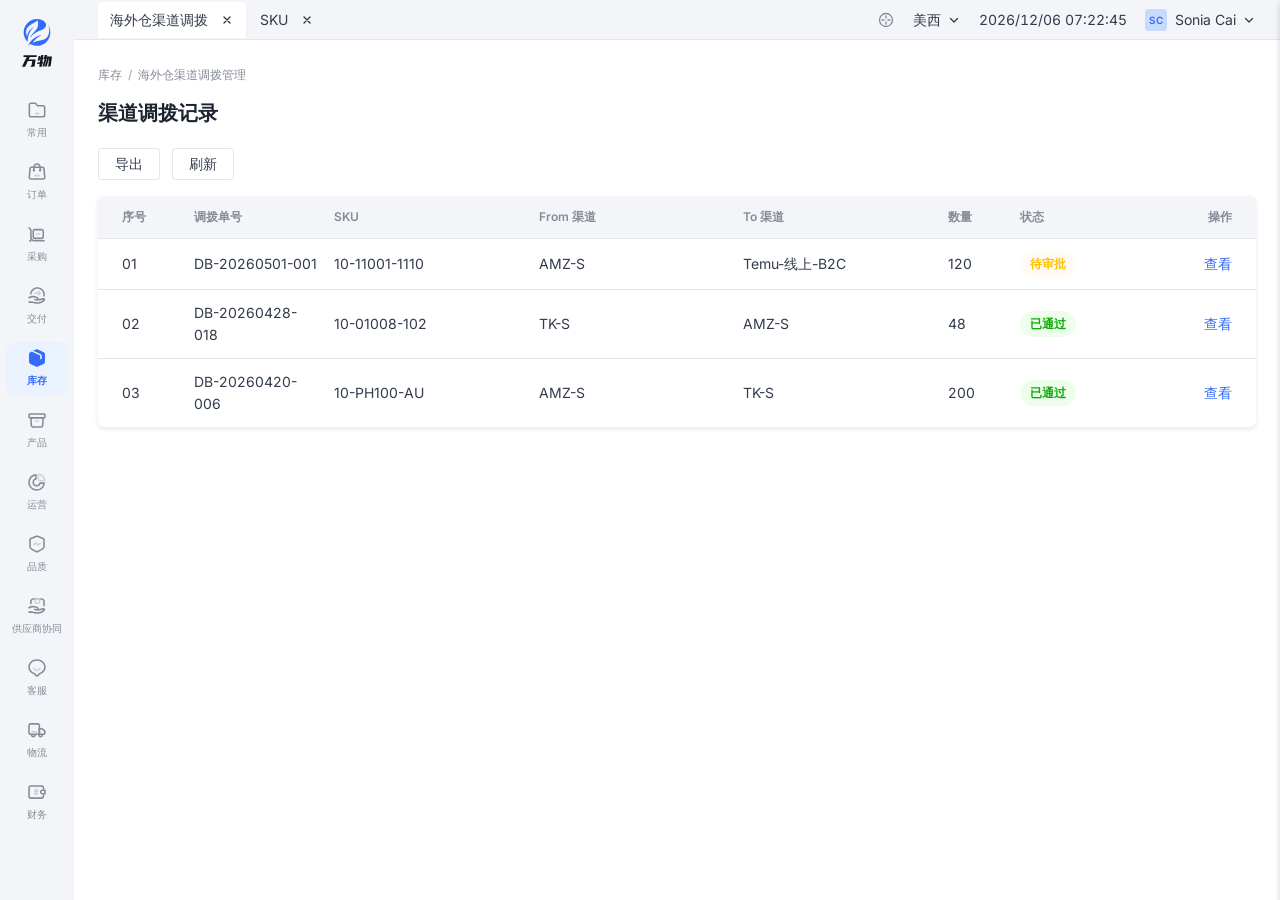
==== commit 84b050b2: "docs: 新增《查看类表单设计通用规范》view-form-standard，画板归入 view-form-reference - 新增 view-form-standard.md：与 form-s" ====
--- a/channel-transfer-view.html
+++ b/channel-transfer-view.html
@@ -265,7 +265,7 @@
       display: flex;
       flex-direction: column;
     }
-    /* form-standard §2.1.3：只读 KV — 上标题、下详情、左对齐；标题→详情 12px；相邻字段块 24px */
+    /* view-form-standard.md §2：只读 KV — 上标题、下详情、左对齐；标题→详情 12px；相邻字段块 24px */
     .kv-stack { display: flex; flex-direction: column; gap: var(--spacing-loose); }
     .kv-field {
       display: flex;
@@ -441,7 +441,7 @@
 <script>
 /**
  * 字段顺序：SKU → From / To → 仓库名称 / 仓库编码 → 调拨数量 / 单据状态 → 审批人 → 备注
- * 版式：form-standard §2.1.3 只读 KV（上标题、下详情、左对齐；标题→详情 12px；块间 24px）
+ * 版式：view-form-standard.md §2 只读 KV（上标题、下详情、左对齐；标题→详情 12px；块间 24px）
  */
 const VIEW_RECORDS = [
   {
